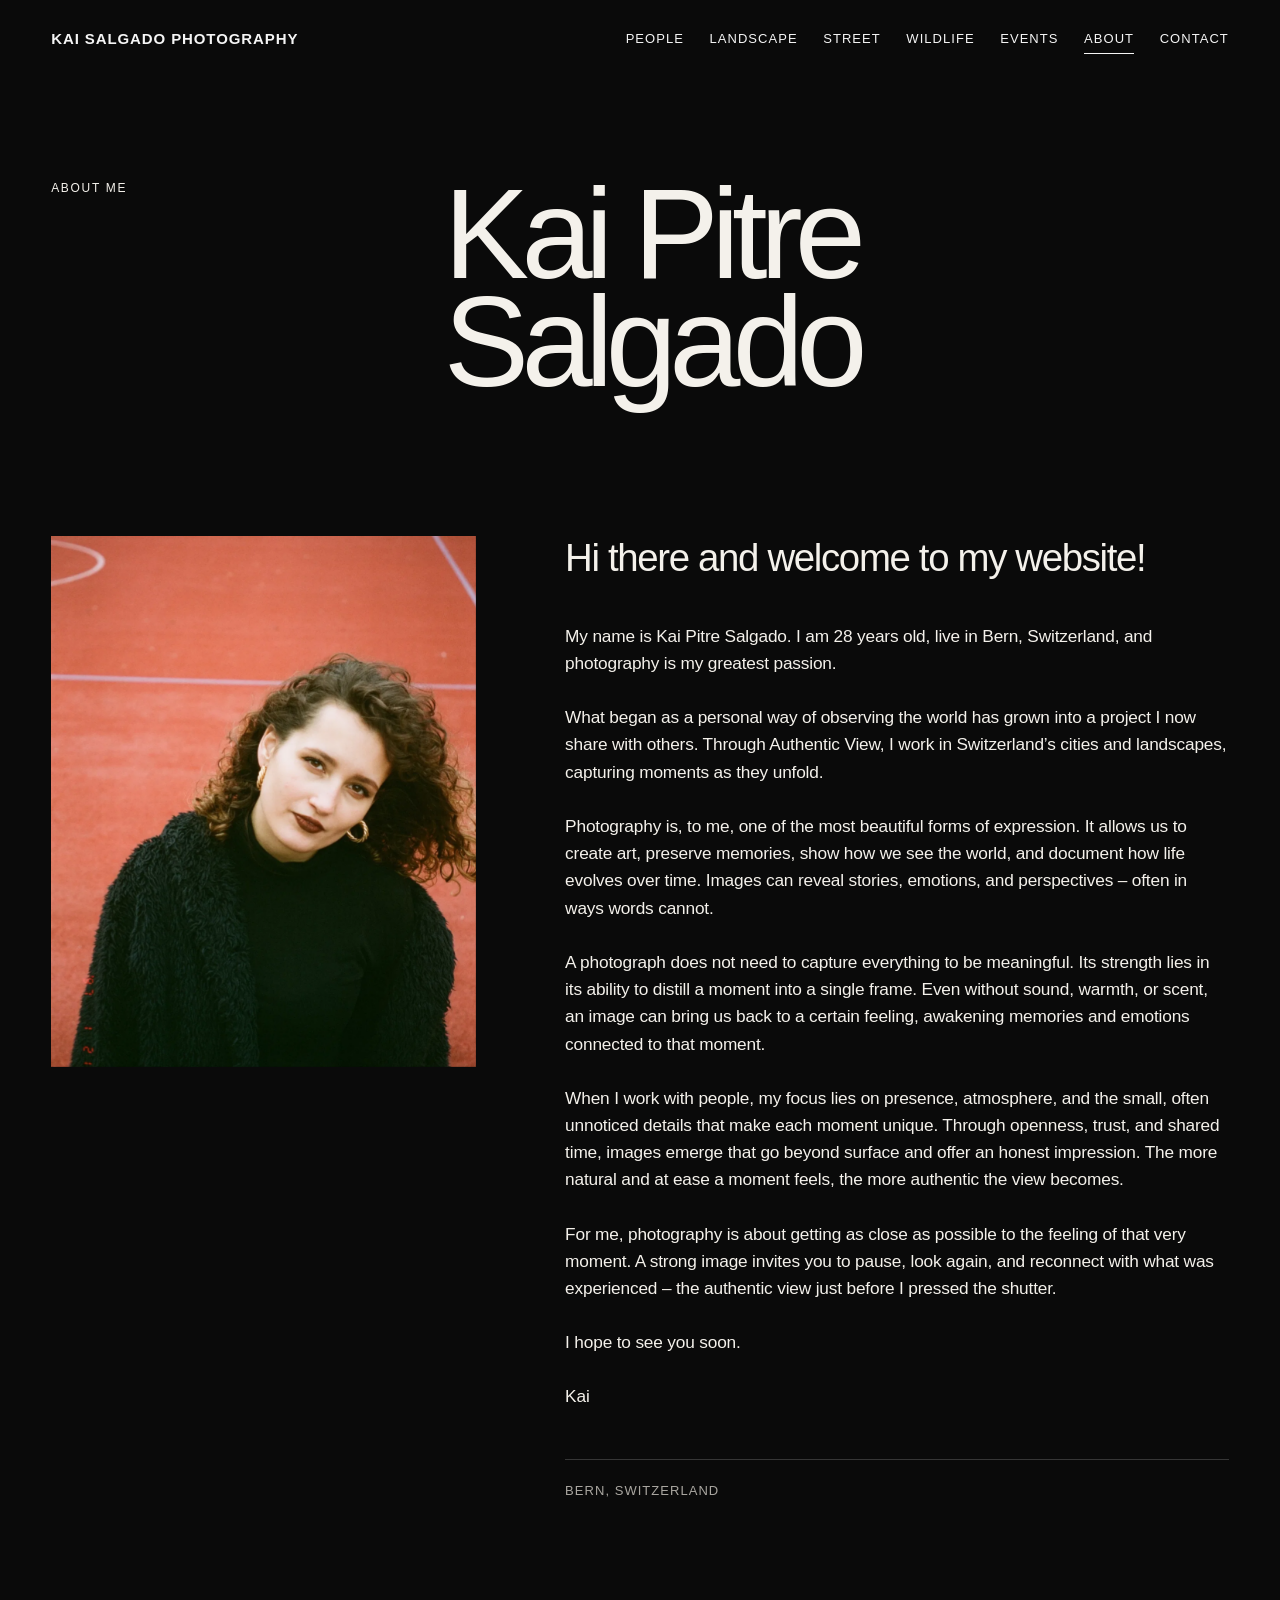
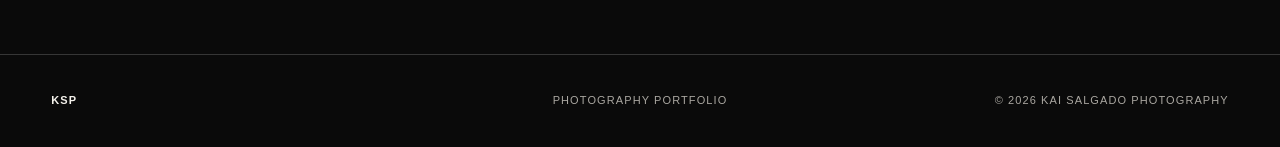
==== about.html @ cec9713b "First website version" ====
<!doctype html>
<html lang="en">
<head>
  <title>About — Kai Salgado Photography</title>

  <meta charset="utf-8">
  <meta name="viewport" content="width=device-width, initial-scale=1, viewport-fit=cover">
  <meta name="theme-color" content="#0a0a0a">
  <meta name="color-scheme" content="dark">
  <meta name="description" content="Photography portfolio of Kai Salgado Photography.">
  <link rel="icon" href="assets/favicon.svg" type="image/svg+xml">
  <link rel="stylesheet" href="assets/css/styles.css">
  <script defer src="assets/js/site-data.js"></script>
  <script defer src="assets/js/main.js"></script>
</head>
<body class="page-text">

<header class="site-header" data-header>
  <a class="brand" href="index.html" aria-label="Home">Kai Salgado Photography</a>
  <button class="menu-toggle" type="button" aria-expanded="false" aria-controls="site-navigation" data-menu-toggle>
    <span class="menu-toggle__label">Menu</span>
    <span class="menu-toggle__icon" aria-hidden="true"><i></i><i></i></span>
  </button>
  <nav class="site-nav" id="site-navigation" aria-label="Primary navigation" data-nav>
    <a href="gallery.html?category=people">People</a>
    <a href="gallery.html?category=landscape">Landscape</a>
    <a href="gallery.html?category=street">Street</a>
    <a href="gallery.html?category=wildlife">Wildlife</a>
    <a href="gallery.html?category=events">Events</a>
    <a href="about.html">About</a>
    <a href="contact.html">Contact</a>
  </nav>
</header>

<main class="text-page">
  <section class="text-page__intro">
    <p class="eyebrow">About me</p>
    <h1>Kai Pitre<br>Salgado</h1>
  </section>
  <section class="about-layout">
    <div class="about-layout__image" data-about-image></div>
    <div class="about-layout__copy" data-about-copy></div>
  </section>
</main>

<footer class="site-footer">
  <a href="index.html" class="site-footer__brand">KSP</a>
  <p>Photography portfolio</p>
  <p>© <span data-year></span> Kai Salgado Photography</p>
</footer>

</body>
</html>
---- assets/css/styles.css ----
:root {
  --bg: #0a0a0a;
  --surface: #111;
  --text: #f4f1eb;
  --muted: #aaa7a1;
  --line: rgba(255,255,255,.18);
  --header-h: 78px;
  --page-pad: clamp(20px, 4vw, 68px);
  --gap: clamp(14px, 2.2vw, 36px);
  --ease: cubic-bezier(.22,.61,.36,1);
}
* { box-sizing: border-box; }
html { scroll-behavior: smooth; background: var(--bg); }
body {
  margin: 0;
  color: var(--text);
  background: var(--bg);
  font-family: Arial, Helvetica, sans-serif;
  font-size: 16px;
  line-height: 1.45;
  overflow-x: hidden;
  -webkit-font-smoothing: antialiased;
}
body.menu-open, body.lightbox-open { overflow: hidden; }
a { color: inherit; text-decoration: none; }
button { color: inherit; font: inherit; }
img { max-width: 100%; display: block; }
::selection { color: #0a0a0a; background: #f4f1eb; }

.site-header {
  position: fixed;
  inset: 0 0 auto 0;
  height: var(--header-h);
  padding: 0 var(--page-pad);
  display: flex;
  align-items: center;
  justify-content: space-between;
  z-index: 100;
  mix-blend-mode: difference;
  color: #fff;
  transition: background .35s var(--ease), color .35s var(--ease), mix-blend-mode .35s;
}
.site-header.is-solid { background: rgba(10,10,10,.92); backdrop-filter: blur(12px); mix-blend-mode: normal; }
.brand {
  position: relative;
  z-index: 102;
  font-size: 15px;
  font-weight: 700;
  letter-spacing: .06em;
  text-transform: uppercase;
  white-space: nowrap;
}
.site-nav { display: flex; align-items: center; gap: clamp(18px, 2vw, 34px); }
.site-nav a { font-size: 13px; letter-spacing: .08em; text-transform: uppercase; position: relative; }
.site-nav a::after { content: ''; position: absolute; left: 0; right: 100%; bottom: -6px; height: 1px; background: currentColor; transition: right .25s var(--ease); }
.site-nav a:hover::after, .site-nav a[aria-current="page"]::after { right: 0; }
.menu-toggle { display: none; border: 0; background: transparent; padding: 12px 0 12px 16px; z-index: 102; cursor: pointer; }
.menu-toggle__label { font-size: 12px; letter-spacing: .08em; text-transform: uppercase; }
.menu-toggle__icon { display: inline-flex; width: 22px; height: 12px; margin-left: 10px; flex-direction: column; justify-content: space-between; vertical-align: middle; }
.menu-toggle__icon i { height: 1px; width: 100%; background: currentColor; transition: transform .3s var(--ease); transform-origin: center; }
.menu-open .menu-toggle__icon i:first-child { transform: translateY(5.5px) rotate(45deg); }
.menu-open .menu-toggle__icon i:last-child { transform: translateY(-5.5px) rotate(-45deg); }

.eyebrow { margin: 0 0 1rem; font-size: 12px; letter-spacing: .14em; text-transform: uppercase; }
.home-hero, .gallery-hero { min-height: 100svh; position: relative; overflow: hidden; }
.home-hero__media, .gallery-hero__media, .project-card__media, .about-layout__image { position: absolute; inset: 0; background-size: cover; background-position: center; }
.home-hero__media, .gallery-hero__media { background-image: var(--hero-desktop); background-position: var(--hero-position-desktop, center); }
.project-card__media { background-image: var(--card-desktop); }
.home-hero__media { transform: scale(1.02); animation: hero-in 1.4s var(--ease) both; }
@keyframes hero-in { from { opacity: 0; transform: scale(1.07); } to { opacity: 1; transform: scale(1.02); } }
.home-hero__shade, .gallery-hero__shade { position: absolute; inset: 0; background: linear-gradient(90deg, rgba(0,0,0,.58) 0%, rgba(0,0,0,.18) 55%, rgba(0,0,0,.08) 100%); }
.home-hero__content { position: absolute; left: var(--page-pad); right: var(--page-pad); bottom: clamp(38px, 8vh, 110px); z-index: 2; }
.home-hero h1 { margin: 0; max-width: 980px; font-size: clamp(54px, 8.4vw, 138px); line-height: .9; letter-spacing: -.055em; font-weight: 500; }
.scroll-cue { display: inline-flex; gap: 18px; margin-top: clamp(28px, 5vh, 64px); font-size: 12px; text-transform: uppercase; letter-spacing: .12em; }

.work-index { padding: clamp(90px, 12vw, 190px) var(--page-pad); }
.section-intro { display: grid; grid-template-columns: 1fr 2fr; align-items: end; margin-bottom: clamp(50px, 7vw, 110px); }
.section-intro h2 { margin: 0; font-size: clamp(38px, 6vw, 90px); line-height: .96; letter-spacing: -.045em; font-weight: 500; }
.project-grid { display: grid; grid-template-columns: repeat(12, 1fr); gap: var(--gap); }
.project-card { position: relative; overflow: hidden; min-height: min(74vh, 840px); background: #171717; }
.project-card:nth-child(1) { grid-column: 1 / span 7; }
.project-card:nth-child(2) { grid-column: 8 / -1; margin-top: 16vh; }
.project-card:nth-child(3) { grid-column: 1 / span 5; margin-top: 4vh; }
.project-card:nth-child(4) { grid-column: 6 / -1; margin-top: 18vh; }
.project-card:nth-child(5) { grid-column: 2 / span 8; margin-top: 5vh; }
.project-card__media { transition: transform .8s var(--ease), filter .45s; }
.project-card::after { content: ''; position: absolute; inset: 0; background: linear-gradient(0deg, rgba(0,0,0,.64), rgba(0,0,0,.02) 62%); }
.project-card__content { position: absolute; z-index: 2; left: clamp(20px, 2.5vw, 42px); right: clamp(20px, 2.5vw, 42px); bottom: clamp(20px, 2.5vw, 42px); }
.project-card h3 { margin: 0; font-size: clamp(38px, 4vw, 70px); font-weight: 500; letter-spacing: -.04em; line-height: 1; }
.project-card p { max-width: 420px; margin: 12px 0 0; color: rgba(255,255,255,.78); }
.project-card:hover .project-card__media { transform: scale(1.035); filter: saturate(.92); }
.home-statement { min-height: 70svh; display: grid; place-content: center; text-align: center; padding: 80px var(--page-pad); border-top: 1px solid var(--line); }
.home-statement p { max-width: 1100px; margin: 0; font-size: clamp(40px, 6.3vw, 100px); line-height: 1; letter-spacing: -.05em; }
.text-link { display: inline-block; margin-top: 42px; font-size: 12px; letter-spacing: .12em; text-transform: uppercase; }

.gallery-hero { min-height: 88svh; }
.gallery-hero__media { background-size: cover; background-position: center; }
.gallery-hero__shade { background: linear-gradient(0deg, rgba(0,0,0,.62), rgba(0,0,0,.04) 68%); }
.gallery-hero__content { position: absolute; left: var(--page-pad); right: var(--page-pad); bottom: clamp(34px, 6vw, 90px); z-index: 2; }
.gallery-hero h1 { margin: 0; font-size: clamp(72px, 12vw, 184px); line-height: .82; letter-spacing: -.06em; font-weight: 500; }
.gallery-hero__content > p:last-child { margin: 24px 0 0; max-width: 560px; color: rgba(255,255,255,.82); font-size: clamp(16px, 1.4vw, 22px); }
.gallery-content { padding: clamp(70px, 9vw, 150px) var(--page-pad); }
.gallery-rows { display: flex; flex-direction: column; gap: clamp(34px, 6vw, 105px); max-width: 1780px; margin: 0 auto; }
.gallery-row { display: grid; gap: var(--gap); align-items: start; }
.gallery-row--single { grid-template-columns: 1fr; }
.gallery-row--pair { grid-template-columns: repeat(2, minmax(0,1fr)); }
.gallery-row--mixed-left { grid-template-columns: minmax(0, 5fr) minmax(0, 7fr); }
.gallery-row--mixed-right { grid-template-columns: minmax(0, 7fr) minmax(0, 5fr); }
.gallery-item { margin: 0; position: relative; overflow: hidden; background: #141414; cursor: zoom-in; }
.gallery-item img { width: 100%; height: auto; transition: transform .6s var(--ease), opacity .35s; }
.gallery-item:hover img { transform: scale(1.012); }
.gallery-item button { display: block; width: 100%; padding: 0; border: 0; background: transparent; cursor: zoom-in; }
.next-project { border-top: 1px solid var(--line); padding: clamp(70px, 10vw, 150px) var(--page-pad); }
.next-project a { display: flex; align-items: flex-end; justify-content: space-between; gap: 30px; }
.next-project small { display: block; margin-bottom: 18px; font-size: 11px; letter-spacing: .14em; text-transform: uppercase; color: var(--muted); }
.next-project strong { display: block; font-size: clamp(54px, 10vw, 150px); font-weight: 500; line-height: .8; letter-spacing: -.06em; }
.next-project span { font-size: clamp(30px, 5vw, 80px); }

.lightbox { position: fixed; inset: 0; z-index: 300; background: rgba(7,7,7,.97); display: grid; grid-template-columns: 80px 1fr 80px; align-items: center; padding: 68px 24px 24px; }
.lightbox[hidden] { display: none; }
.lightbox__figure { margin: 0; height: calc(100svh - 100px); display: flex; align-items: center; justify-content: center; flex-direction: column; }
.lightbox__figure img { max-width: 100%; max-height: calc(100% - 40px); object-fit: contain; }
.lightbox__figure figcaption { margin-top: 15px; color: var(--muted); font-size: 12px; }
.lightbox__close { position: absolute; top: 22px; right: 26px; border: 0; background: transparent; font-size: 12px; letter-spacing: .12em; text-transform: uppercase; cursor: pointer; }
.lightbox__arrow { border: 0; background: transparent; font-size: 38px; cursor: pointer; padding: 20px; }

.text-page { padding: calc(var(--header-h) + clamp(60px, 8vw, 120px)) var(--page-pad) clamp(90px, 12vw, 180px); }
.text-page__intro { display: grid; grid-template-columns: 1fr 2fr; margin-bottom: clamp(70px, 11vw, 170px); }
.text-page__intro h1 { margin: 0; font-size: clamp(64px, 10vw, 155px); line-height: .84; letter-spacing: -.06em; font-weight: 500; }
.about-layout { display: grid; grid-template-columns: minmax(280px,.78fr) minmax(0,1.22fr); gap: clamp(48px, 7vw, 130px); align-items: start; }
.about-layout__image { position: sticky; top: calc(var(--header-h) + 32px); aspect-ratio: 4/5; background-position: center; }
.about-layout__copy { max-width: 880px; }
.about-layout__copy p { margin: 0 0 1.55em; font-size: clamp(17px, 1.35vw, 22px); line-height: 1.58; letter-spacing: -.01em; }
.about-layout__copy p:first-child { font-size: clamp(28px, 3vw, 46px); line-height: 1.15; letter-spacing: -.035em; margin-bottom: 1.1em; }
.about-layout__copy p:last-of-type { margin-bottom: 0; }
.about-layout__meta { border-top: 1px solid var(--line); padding-top: 22px; margin-top: 48px; color: var(--muted); font-size: 13px; text-transform: uppercase; letter-spacing: .08em; }
.contact-page { min-height: 100svh; padding: calc(var(--header-h) + clamp(70px, 9vw, 140px)) var(--page-pad) clamp(70px, 9vw, 140px); display: flex; flex-direction: column; }
.contact-page h1 { margin: 0; max-width: 1350px; font-size: clamp(58px, 10.5vw, 170px); line-height: .84; letter-spacing: -.06em; font-weight: 500; }
.contact-page__details { margin-top: auto; padding-top: 80px; display: grid; grid-template-columns: 1fr 1fr; gap: 24px; align-items: end; }
.contact-page__details a { font-size: clamp(20px, 2.3vw, 38px); border-bottom: 1px solid var(--line); padding: 18px 0; }
.contact-page__note { margin: 30px 0 0; color: var(--muted); font-size: 12px; }
.contact-page__note code { color: var(--text); }

.site-footer { padding: 38px var(--page-pad); display: grid; grid-template-columns: 1fr 1fr 1fr; align-items: center; border-top: 1px solid var(--line); color: var(--muted); font-size: 11px; text-transform: uppercase; letter-spacing: .1em; }
.site-footer p { margin: 0; text-align: center; }
.site-footer p:last-child { text-align: right; }
.site-footer__brand { color: var(--text); font-weight: 700; }

.reveal { opacity: 0; transform: translateY(24px); transition: opacity .8s var(--ease), transform .8s var(--ease); }
.reveal.is-visible { opacity: 1; transform: translateY(0); }

@media (max-width: 1100px) {
  :root { --header-h: 70px; }
  .menu-toggle { display: block; }
  .site-header { mix-blend-mode: normal; }
  .site-nav {
    position: fixed; inset: 0; background: #0a0a0a; padding: calc(var(--header-h) + 30px) var(--page-pad) 50px;
    display: flex; flex-direction: column; align-items: flex-start; justify-content: center; gap: 8px;
    opacity: 0; visibility: hidden; transform: translateY(-12px); transition: opacity .3s, visibility .3s, transform .3s;
  }
  .menu-open .site-nav { opacity: 1; visibility: visible; transform: none; }
  .site-nav a { font-size: clamp(34px, 6.5vw, 70px); line-height: 1.08; letter-spacing: -.035em; text-transform: none; }
  .site-nav a::after { display: none; }
  .project-card:nth-child(n) { min-height: 60vh; }
  .project-card:nth-child(1) { grid-column: 1 / span 7; }
  .project-card:nth-child(2) { grid-column: 8 / -1; margin-top: 10vh; }
  .project-card:nth-child(3) { grid-column: 1 / span 6; }
  .project-card:nth-child(4) { grid-column: 7 / -1; margin-top: 10vh; }
  .project-card:nth-child(5) { grid-column: 2 / span 9; }
  .about-layout { grid-template-columns: minmax(260px,.8fr) minmax(0,1.2fr); }
}

@media (max-width: 760px) {
  :root { --page-pad: 18px; --gap: 12px; --header-h: 64px; }
  .site-header { padding-left: 18px; padding-right: 18px; }
  .brand { font-size: 12px; }
  .home-hero { min-height: 100svh; }
  .home-hero__media, .gallery-hero__media { background-image: var(--hero-mobile); background-position: var(--hero-position-mobile, center); }
  .project-card__media { background-image: var(--card-mobile); }
  .home-hero__shade { background: linear-gradient(0deg, rgba(0,0,0,.65), rgba(0,0,0,.05) 72%); }
  .home-hero__content { bottom: 38px; }
  .home-hero h1 { font-size: clamp(48px, 16vw, 78px); max-width: 95%; }
  .scroll-cue { margin-top: 30px; }
  .work-index { padding-top: 86px; padding-bottom: 100px; }
  .section-intro { grid-template-columns: 1fr; gap: 28px; margin-bottom: 50px; }
  .project-grid { display: flex; flex-direction: column; gap: 18px; }
  .project-card:nth-child(n) { margin: 0; min-height: 68svh; }
  .project-card h3 { font-size: 46px; }
  .project-card p { font-size: 14px; }
  .home-statement { min-height: 66svh; }
  .home-statement p { font-size: clamp(36px, 12vw, 58px); }
  .gallery-hero { min-height: 78svh; }
  .gallery-hero h1 { font-size: clamp(64px, 22vw, 104px); }
  .gallery-hero__content > p:last-child { margin-top: 16px; font-size: 15px; }
  .gallery-content { padding-top: 58px; padding-bottom: 90px; }
  .gallery-rows { gap: 42px; }
  .gallery-row--pair, .gallery-row--mixed-left, .gallery-row--mixed-right { grid-template-columns: 1fr; gap: 42px; }
  .next-project a { align-items: center; }
  .next-project strong { font-size: clamp(48px, 17vw, 82px); }
  .lightbox { grid-template-columns: 1fr; padding: 64px 12px 78px; }
  .lightbox__figure { height: calc(100svh - 142px); }
  .lightbox__arrow { position: absolute; bottom: 18px; font-size: 28px; }
  .lightbox__arrow--prev { left: 18px; }
  .lightbox__arrow--next { right: 18px; }
  .text-page { padding-top: calc(var(--header-h) + 56px); }
  .text-page__intro { grid-template-columns: 1fr; gap: 34px; margin-bottom: 64px; }
  .text-page__intro h1 { font-size: clamp(62px, 20vw, 96px); }
  .about-layout { grid-template-columns: 1fr; gap: 48px; }
  .about-layout__image { position: relative; top: auto; aspect-ratio: 4/5; }
  .about-layout__copy p { font-size: 17px; line-height: 1.6; }
  .about-layout__copy p:first-child { font-size: 32px; line-height: 1.18; }
  .contact-page { min-height: 100svh; }
  .contact-page h1 { font-size: clamp(54px, 18vw, 90px); }
  .contact-page__details { grid-template-columns: 1fr; margin-top: 80px; padding-top: 0; }
  .site-footer { grid-template-columns: 1fr 1fr; gap: 14px; }
  .site-footer p:nth-child(2) { display: none; }
}

@media (prefers-reduced-motion: reduce) {
  html { scroll-behavior: auto; }
  *, *::before, *::after { animation-duration: .01ms !important; animation-iteration-count: 1 !important; transition-duration: .01ms !important; }
}
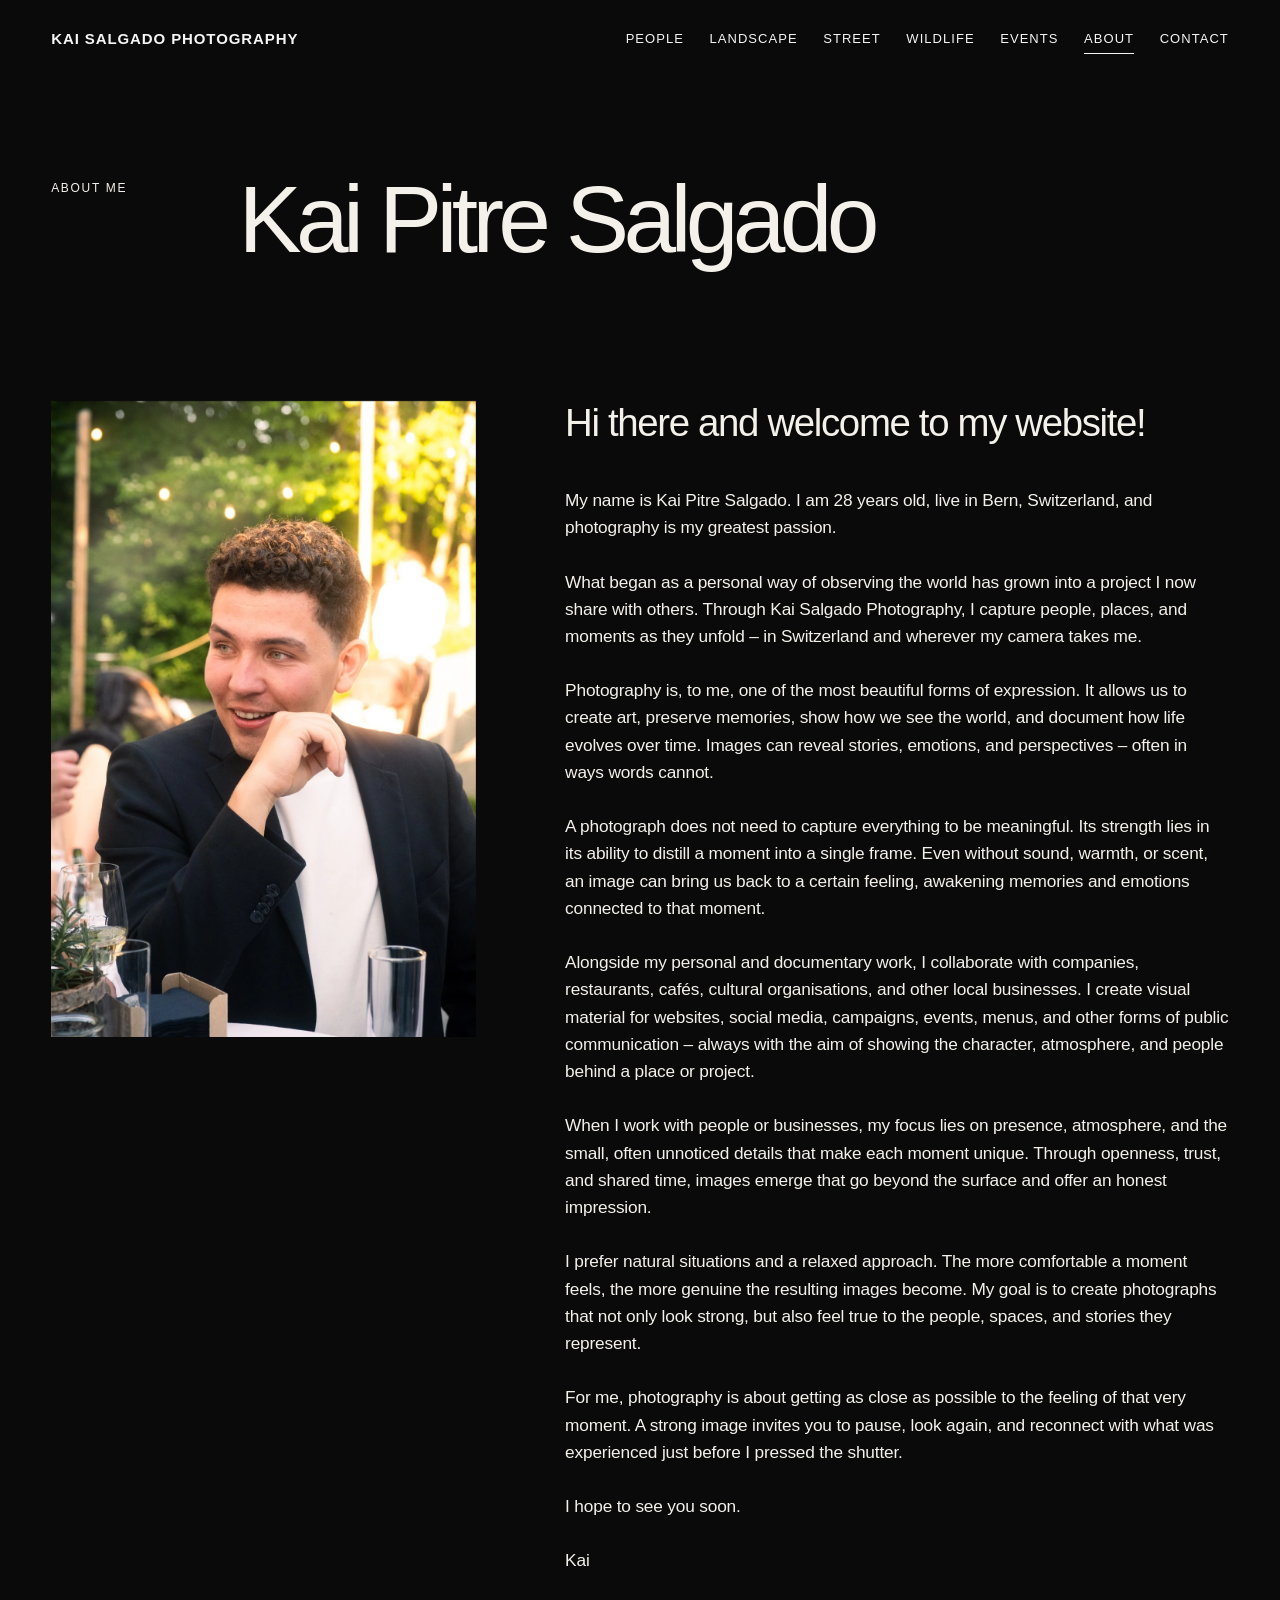
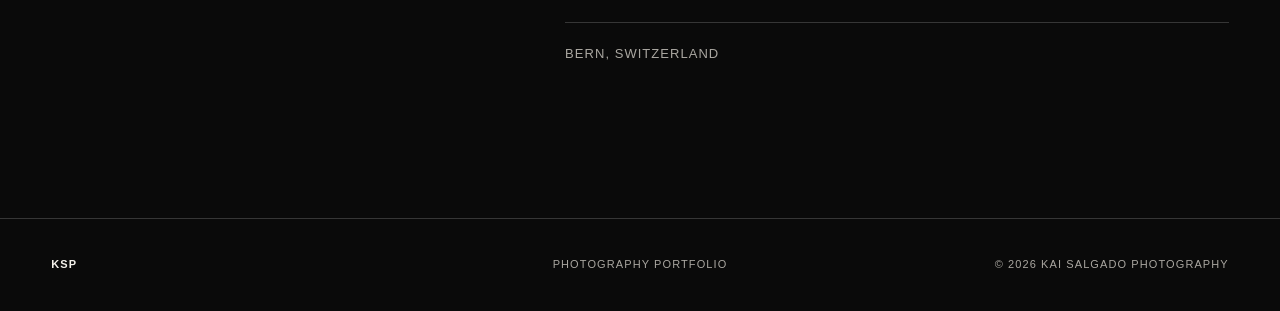
==== commit 9231d7f9: "Add new People, Street and Events photos" ====
--- a/about.html
+++ b/about.html
@@ -35,7 +35,7 @@
 <main class="text-page">
   <section class="text-page__intro">
     <p class="eyebrow">About me</p>
-    <h1>Kai Pitre<br>Salgado</h1>
+    <h1>Kai Pitre Salgado</h1>
   </section>
   <section class="about-layout">
     <div class="about-layout__image" data-about-image></div>
--- a/assets/css/styles.css
+++ b/assets/css/styles.css
@@ -94,21 +94,16 @@
 .home-statement p { max-width: 1100px; margin: 0; font-size: clamp(40px, 6.3vw, 100px); line-height: 1; letter-spacing: -.05em; }
 .text-link { display: inline-block; margin-top: 42px; font-size: 12px; letter-spacing: .12em; text-transform: uppercase; }
 
-.gallery-hero { min-height: 88svh; }
+.gallery-hero { min-height: 66svh; }
 .gallery-hero__media { background-size: cover; background-position: center; }
 .gallery-hero__shade { background: linear-gradient(0deg, rgba(0,0,0,.62), rgba(0,0,0,.04) 68%); }
 .gallery-hero__content { position: absolute; left: var(--page-pad); right: var(--page-pad); bottom: clamp(34px, 6vw, 90px); z-index: 2; }
 .gallery-hero h1 { margin: 0; font-size: clamp(72px, 12vw, 184px); line-height: .82; letter-spacing: -.06em; font-weight: 500; }
 .gallery-hero__content > p:last-child { margin: 24px 0 0; max-width: 560px; color: rgba(255,255,255,.82); font-size: clamp(16px, 1.4vw, 22px); }
-.gallery-content { padding: clamp(70px, 9vw, 150px) var(--page-pad); }
-.gallery-rows { display: flex; flex-direction: column; gap: clamp(34px, 6vw, 105px); max-width: 1780px; margin: 0 auto; }
-.gallery-row { display: grid; gap: var(--gap); align-items: start; }
-.gallery-row--single { grid-template-columns: 1fr; }
-.gallery-row--pair { grid-template-columns: repeat(2, minmax(0,1fr)); }
-.gallery-row--mixed-left { grid-template-columns: minmax(0, 5fr) minmax(0, 7fr); }
-.gallery-row--mixed-right { grid-template-columns: minmax(0, 7fr) minmax(0, 5fr); }
-.gallery-item { margin: 0; position: relative; overflow: hidden; background: #141414; cursor: zoom-in; }
-.gallery-item img { width: 100%; height: auto; transition: transform .6s var(--ease), opacity .35s; }
+.gallery-content { padding: clamp(54px, 7vw, 105px) var(--page-pad); }
+.gallery-rows { column-count: 3; column-gap: clamp(12px, 1.5vw, 24px); max-width: 1500px; margin: 0 auto; }
+.gallery-item { display: inline-block; width: 100%; margin: 0 0 clamp(12px, 1.5vw, 24px); position: relative; overflow: hidden; background: #141414; cursor: zoom-in; break-inside: avoid; }
+.gallery-item img { display: block; width: 100%; height: auto; transition: transform .6s var(--ease), opacity .35s; }
 .gallery-item:hover img { transform: scale(1.012); }
 .gallery-item button { display: block; width: 100%; padding: 0; border: 0; background: transparent; cursor: zoom-in; }
 .next-project { border-top: 1px solid var(--line); padding: clamp(70px, 10vw, 150px) var(--page-pad); }
@@ -129,7 +124,7 @@
 .text-page__intro { display: grid; grid-template-columns: 1fr 2fr; margin-bottom: clamp(70px, 11vw, 170px); }
 .text-page__intro h1 { margin: 0; font-size: clamp(64px, 10vw, 155px); line-height: .84; letter-spacing: -.06em; font-weight: 500; }
 .about-layout { display: grid; grid-template-columns: minmax(280px,.78fr) minmax(0,1.22fr); gap: clamp(48px, 7vw, 130px); align-items: start; }
-.about-layout__image { position: sticky; top: calc(var(--header-h) + 32px); aspect-ratio: 4/5; background-position: center; }
+.about-layout__image { position: sticky; top: calc(var(--header-h) + 32px); aspect-ratio: 2/3; max-width: 520px; width: 100%; background-position: center; }
 .about-layout__copy { max-width: 880px; }
 .about-layout__copy p { margin: 0 0 1.55em; font-size: clamp(17px, 1.35vw, 22px); line-height: 1.58; letter-spacing: -.01em; }
 .about-layout__copy p:first-child { font-size: clamp(28px, 3vw, 46px); line-height: 1.15; letter-spacing: -.035em; margin-bottom: 1.1em; }
@@ -169,6 +164,7 @@
   .project-card:nth-child(4) { grid-column: 7 / -1; margin-top: 10vh; }
   .project-card:nth-child(5) { grid-column: 2 / span 9; }
   .about-layout { grid-template-columns: minmax(260px,.8fr) minmax(0,1.2fr); }
+  .gallery-rows { column-count: 2; }
 }
 
 @media (max-width: 760px) {
@@ -190,12 +186,12 @@
   .project-card p { font-size: 14px; }
   .home-statement { min-height: 66svh; }
   .home-statement p { font-size: clamp(36px, 12vw, 58px); }
-  .gallery-hero { min-height: 78svh; }
+  .gallery-hero { min-height: 62svh; }
   .gallery-hero h1 { font-size: clamp(64px, 22vw, 104px); }
   .gallery-hero__content > p:last-child { margin-top: 16px; font-size: 15px; }
   .gallery-content { padding-top: 58px; padding-bottom: 90px; }
-  .gallery-rows { gap: 42px; }
-  .gallery-row--pair, .gallery-row--mixed-left, .gallery-row--mixed-right { grid-template-columns: 1fr; gap: 42px; }
+  .gallery-rows { column-count: 1; }
+  .gallery-item { margin-bottom: 18px; }
   .next-project a { align-items: center; }
   .next-project strong { font-size: clamp(48px, 17vw, 82px); }
   .lightbox { grid-template-columns: 1fr; padding: 64px 12px 78px; }
@@ -207,7 +203,7 @@
   .text-page__intro { grid-template-columns: 1fr; gap: 34px; margin-bottom: 64px; }
   .text-page__intro h1 { font-size: clamp(62px, 20vw, 96px); }
   .about-layout { grid-template-columns: 1fr; gap: 48px; }
-  .about-layout__image { position: relative; top: auto; aspect-ratio: 4/5; }
+  .about-layout__image { position: relative; top: auto; aspect-ratio: 2/3; max-width: 100%; }
   .about-layout__copy p { font-size: 17px; line-height: 1.6; }
   .about-layout__copy p:first-child { font-size: 32px; line-height: 1.18; }
   .contact-page { min-height: 100svh; }
@@ -217,7 +213,245 @@
   .site-footer p:nth-child(2) { display: none; }
 }
 
+
+/* Finetuning: reliable project covers, mobile navigation and contact links */
+.project-card__media {
+  display: block;
+  overflow: hidden;
+  background: #171717;
+}
+.project-card__media img {
+  width: 100%;
+  height: 100%;
+  object-fit: cover;
+  object-position: center;
+  transition: transform .8s var(--ease), filter .45s;
+}
+.project-card:hover .project-card__media img {
+  transform: scale(1.035);
+  filter: saturate(.92);
+}
+.contact-link {
+  display: flex;
+  align-items: center;
+  gap: 14px;
+}
+.contact-link--instagram svg {
+  width: 1em;
+  height: 1em;
+  flex: 0 0 auto;
+  fill: none;
+  stroke: currentColor;
+  stroke-width: 1.7;
+}
+
+@media (max-width: 1100px) {
+  .menu-open .site-header {
+    background: #0a0a0a;
+    backdrop-filter: none;
+  }
+  .site-nav {
+    z-index: 101;
+    height: 100svh;
+    overflow-y: auto;
+    justify-content: flex-start;
+    padding-top: calc(var(--header-h) + 46px);
+    padding-bottom: max(42px, env(safe-area-inset-bottom));
+  }
+}
+
+@media (max-width: 760px) {
+  .site-header {
+    background: rgba(10,10,10,.96);
+    backdrop-filter: blur(10px);
+  }
+  .site-nav {
+    gap: 5px;
+    padding-left: 22px;
+    padding-right: 22px;
+  }
+  .site-nav a {
+    font-size: clamp(31px, 10.5vw, 48px);
+    line-height: 1.08;
+    padding: 3px 0;
+  }
+  .project-card__media {
+    background-image: none;
+  }
+}
+
 @media (prefers-reduced-motion: reduce) {
   html { scroll-behavior: auto; }
   *, *::before, *::after { animation-duration: .01ms !important; animation-iteration-count: 1 !important; transition-duration: .01ms !important; }
 }
+
+/* V4: uncropped category covers and a curated opening pair in People */
+.project-card {
+  min-height: 0 !important;
+  overflow: hidden;
+}
+.project-card__media {
+  position: relative;
+  inset: auto;
+  width: 100%;
+  height: auto;
+}
+.project-card__media img {
+  width: 100%;
+  height: auto;
+  object-fit: contain;
+  object-position: center;
+}
+.project-card::after {
+  pointer-events: none;
+}
+
+.gallery-featured-pair {
+  display: grid;
+  grid-template-columns: repeat(2, minmax(0, 1fr));
+  gap: clamp(12px, 1.5vw, 24px);
+  max-width: 1500px;
+  margin: 0 auto clamp(12px, 1.5vw, 24px);
+  align-items: start;
+}
+.gallery-featured-pair .gallery-item {
+  margin: 0;
+}
+.gallery-featured-pair .gallery-item img {
+  width: 100%;
+  height: auto;
+  object-fit: contain;
+}
+
+@media (max-width: 760px) {
+  .project-card:nth-child(n) {
+    min-height: 0 !important;
+  }
+  .gallery-featured-pair {
+    grid-template-columns: 1fr;
+    gap: 18px;
+    margin-bottom: 18px;
+  }
+}
+
+
+/* V5: balanced homepage category grid */
+.page-home .project-grid {
+  display: grid;
+  grid-template-columns: repeat(6, minmax(0, 1fr));
+  gap: clamp(18px, 2.3vw, 34px);
+  max-width: 1540px;
+  margin-inline: auto;
+  align-items: start;
+}
+.page-home .project-card:nth-child(1) { grid-column: 1 / span 2; }
+.page-home .project-card:nth-child(2) { grid-column: 3 / span 2; }
+.page-home .project-card:nth-child(3) { grid-column: 5 / span 2; }
+.page-home .project-card:nth-child(4) { grid-column: 2 / span 2; }
+.page-home .project-card:nth-child(5) { grid-column: 4 / span 2; }
+
+.page-home .project-card:nth-child(n) {
+  width: 100%;
+  margin: 0;
+  min-height: 0 !important;
+  aspect-ratio: 2 / 3;
+}
+.page-home .project-card__media {
+  position: absolute;
+  inset: 0;
+  width: 100%;
+  height: 100%;
+}
+.page-home .project-card__media img {
+  width: 100%;
+  height: 100%;
+  object-fit: cover;
+  object-position: center;
+}
+.page-home .project-card__content {
+  padding-top: 60px;
+}
+.page-home .project-card h3 {
+  font-size: clamp(34px, 3.3vw, 58px);
+}
+.page-home .project-card p {
+  font-size: clamp(13px, 1.05vw, 16px);
+  line-height: 1.45;
+}
+
+@media (max-width: 1100px) {
+  .page-home .project-grid {
+    grid-template-columns: repeat(2, minmax(0, 1fr));
+  }
+  .page-home .project-card:nth-child(n) {
+    grid-column: auto;
+  }
+  .page-home .project-card:nth-child(5) {
+    grid-column: 1 / -1;
+    width: calc((100% - clamp(18px, 2.3vw, 34px)) / 2);
+    justify-self: center;
+  }
+}
+
+@media (max-width: 760px) {
+  .page-home .project-grid {
+    display: grid;
+    grid-template-columns: 1fr;
+    gap: 18px;
+  }
+  .page-home .project-card:nth-child(n),
+  .page-home .project-card:nth-child(5) {
+    grid-column: auto;
+    width: 100%;
+    aspect-ratio: 2 / 3;
+  }
+  .page-home .project-card h3 {
+    font-size: clamp(38px, 13vw, 52px);
+  }
+}
+
+/* V6: one-line desktop About heading and a balanced People opening trio */
+@media (min-width: 1101px) {
+  .page-text .text-page__intro {
+    grid-template-columns: minmax(120px, .55fr) minmax(0, 4fr);
+    column-gap: clamp(24px, 4vw, 72px);
+  }
+  .page-text .text-page__intro h1 {
+    white-space: nowrap;
+    font-size: clamp(58px, 7.4vw, 118px);
+  }
+}
+
+.gallery-featured-trio {
+  display: grid;
+  grid-template-columns: repeat(3, minmax(0, 1fr));
+  gap: clamp(12px, 1.5vw, 24px);
+  max-width: 1500px;
+  margin: 0 auto clamp(12px, 1.5vw, 24px);
+  align-items: stretch;
+}
+.gallery-featured-trio .gallery-item {
+  display: block;
+  margin: 0;
+  aspect-ratio: 2 / 3;
+}
+.gallery-featured-trio .gallery-item button,
+.gallery-featured-trio .gallery-item img {
+  width: 100%;
+  height: 100%;
+}
+.gallery-featured-trio .gallery-item img {
+  object-fit: cover;
+  object-position: center;
+}
+
+@media (max-width: 760px) {
+  .page-text .text-page__intro h1 {
+    white-space: normal;
+  }
+  .gallery-featured-trio {
+    grid-template-columns: 1fr;
+    gap: 18px;
+    margin-bottom: 18px;
+  }
+}
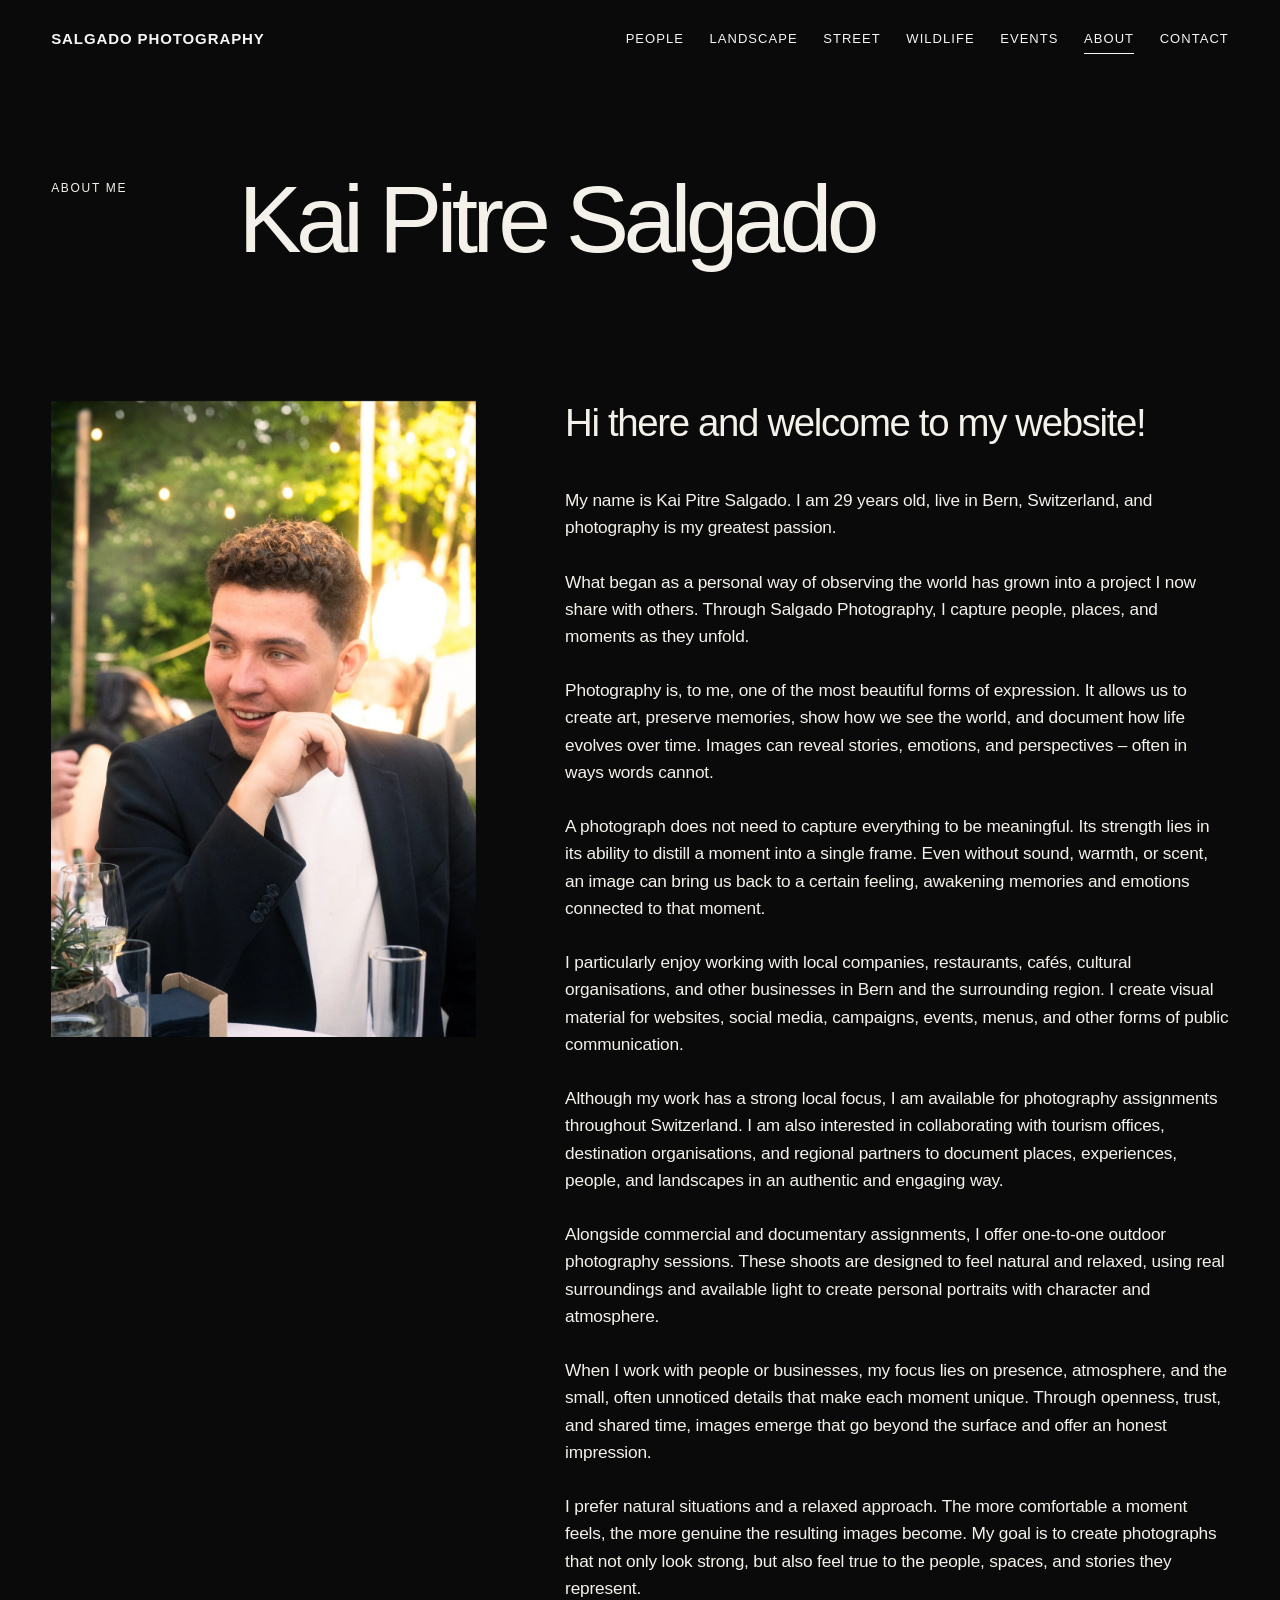
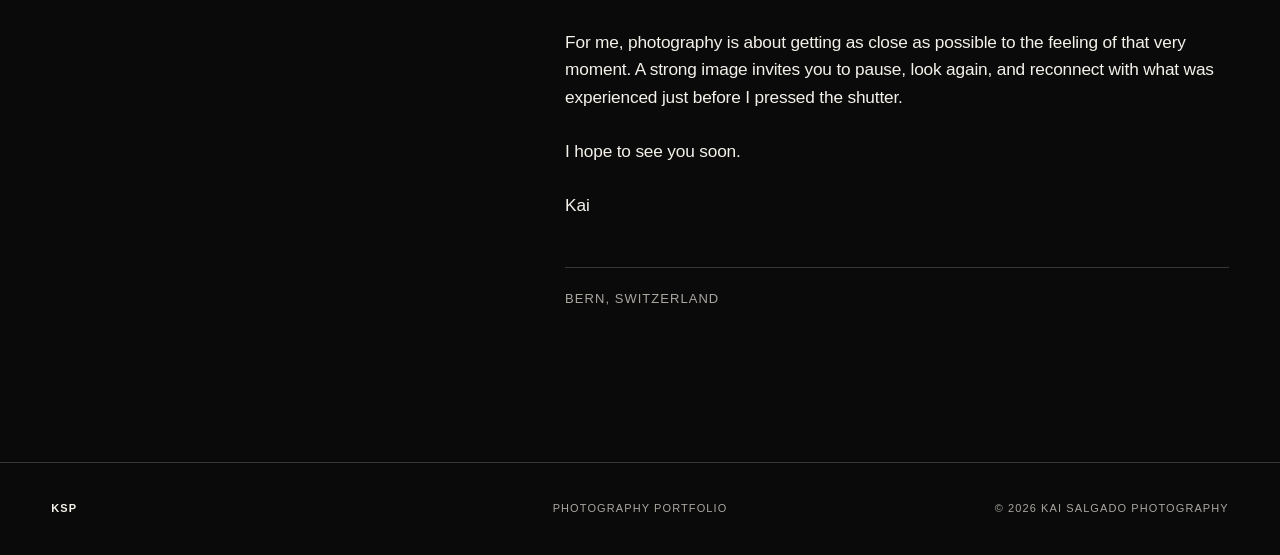
==== commit b561cc72: "Replace complete website files" ====
--- a/about.html
+++ b/about.html
@@ -16,7 +16,7 @@
 <body class="page-text">
 
 <header class="site-header" data-header>
-  <a class="brand" href="index.html" aria-label="Home">Kai Salgado Photography</a>
+  <a class="brand" href="index.html" aria-label="Home">SALGADO PHOTOGRAPHY</a>
   <button class="menu-toggle" type="button" aria-expanded="false" aria-controls="site-navigation" data-menu-toggle>
     <span class="menu-toggle__label">Menu</span>
     <span class="menu-toggle__icon" aria-hidden="true"><i></i><i></i></span>
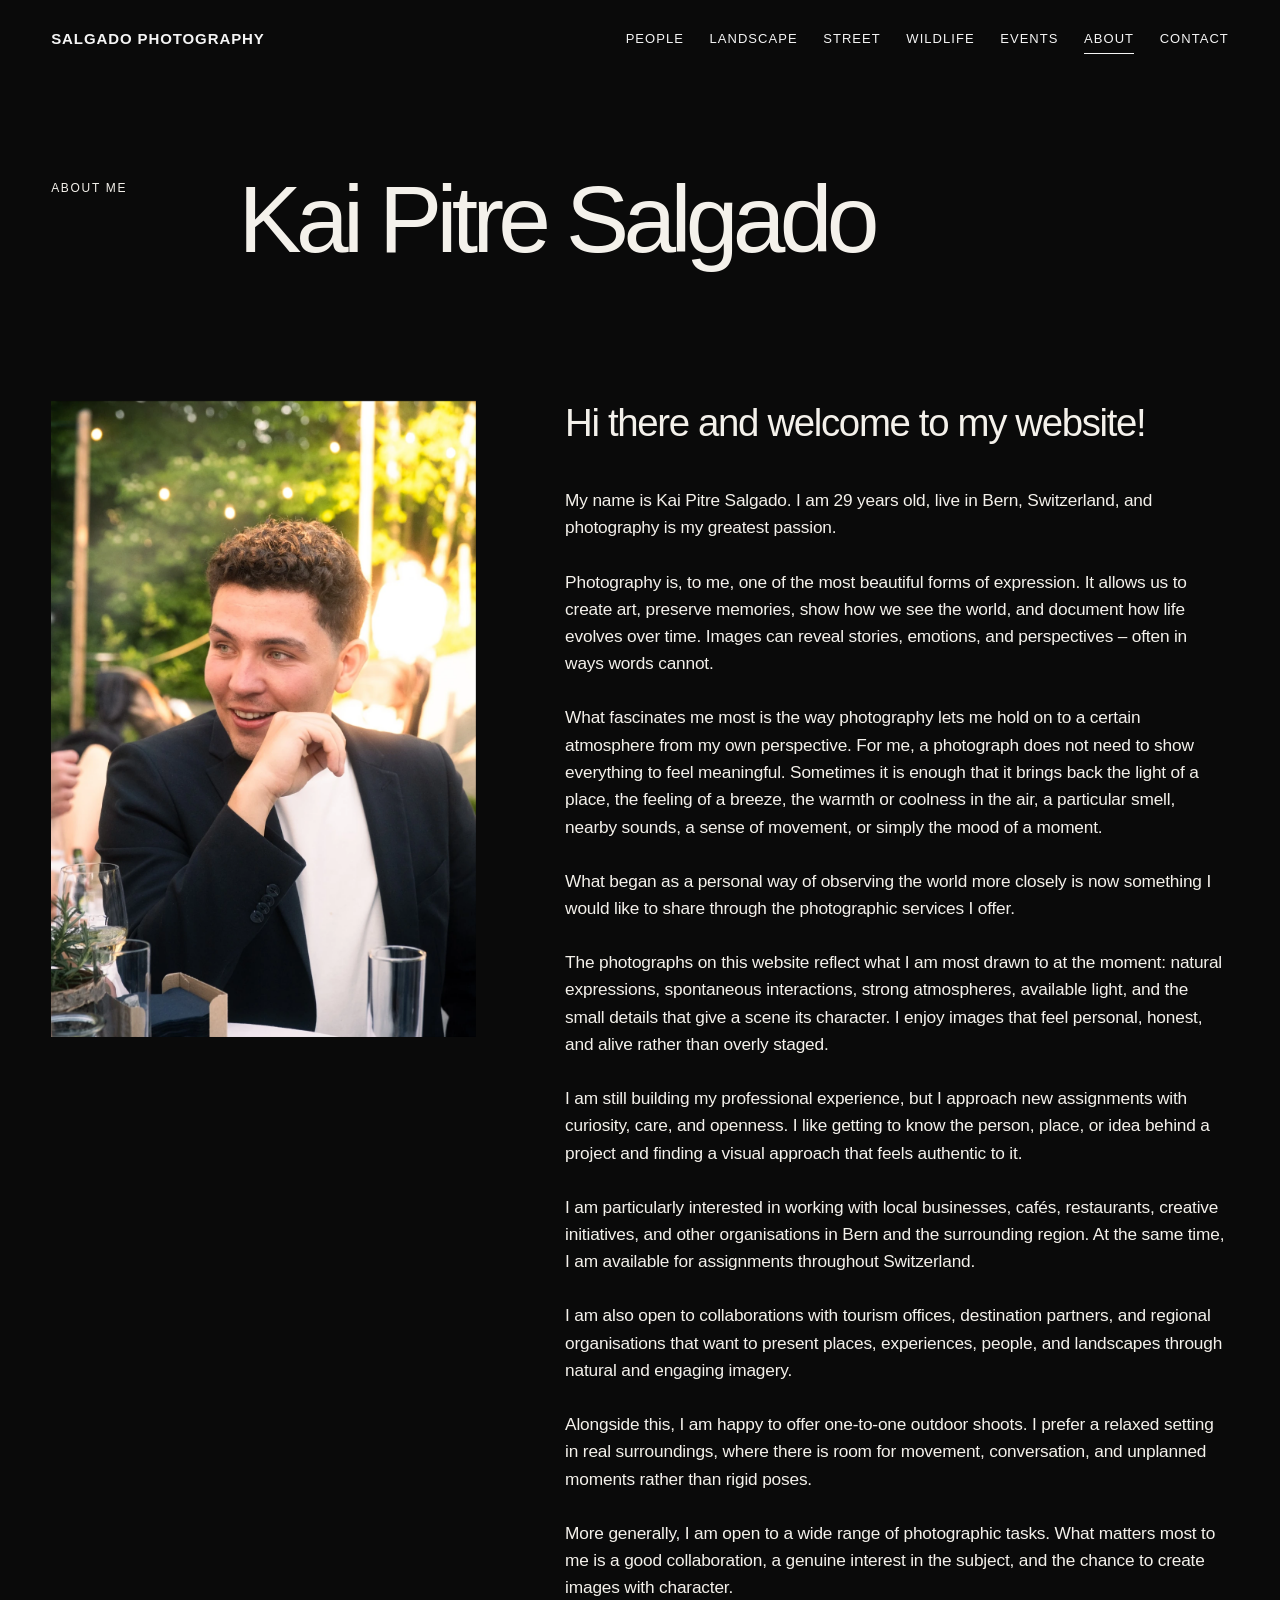
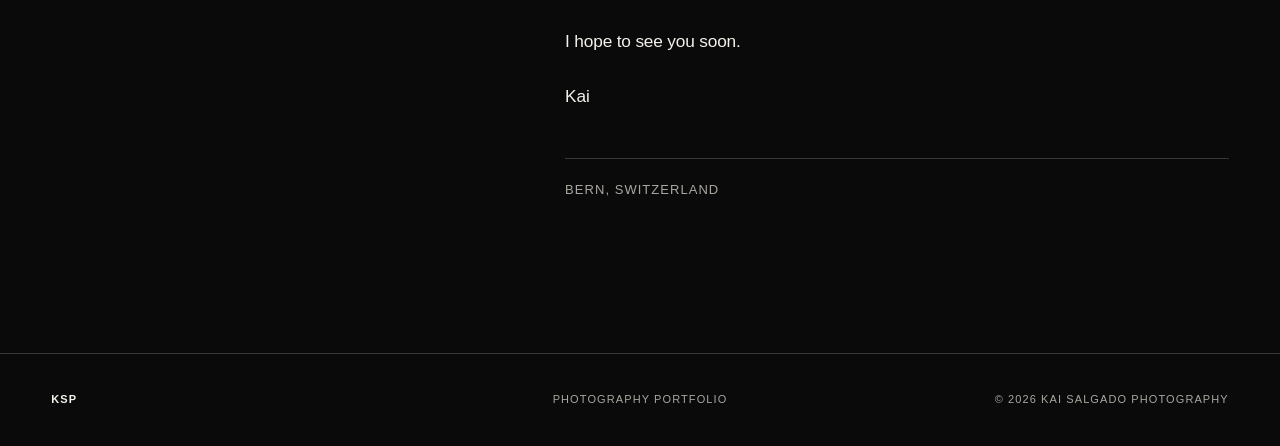
==== commit fd277fc4: "Fix People gallery gap" ====
--- a/about.html
+++ b/about.html
@@ -9,9 +9,9 @@
   <meta name="color-scheme" content="dark">
   <meta name="description" content="Photography portfolio of Kai Salgado Photography.">
   <link rel="icon" href="assets/favicon.svg" type="image/svg+xml">
-  <link rel="stylesheet" href="assets/css/styles.css">
-  <script defer src="assets/js/site-data.js"></script>
-  <script defer src="assets/js/main.js"></script>
+  <link rel="stylesheet" href="assets/css/styles.css?v=20260801-people-fix">
+  <script defer src="assets/js/site-data.js?v=20260801-people-fix"></script>
+  <script defer src="assets/js/main.js?v=20260801-people-fix"></script>
 </head>
 <body class="page-text">
 
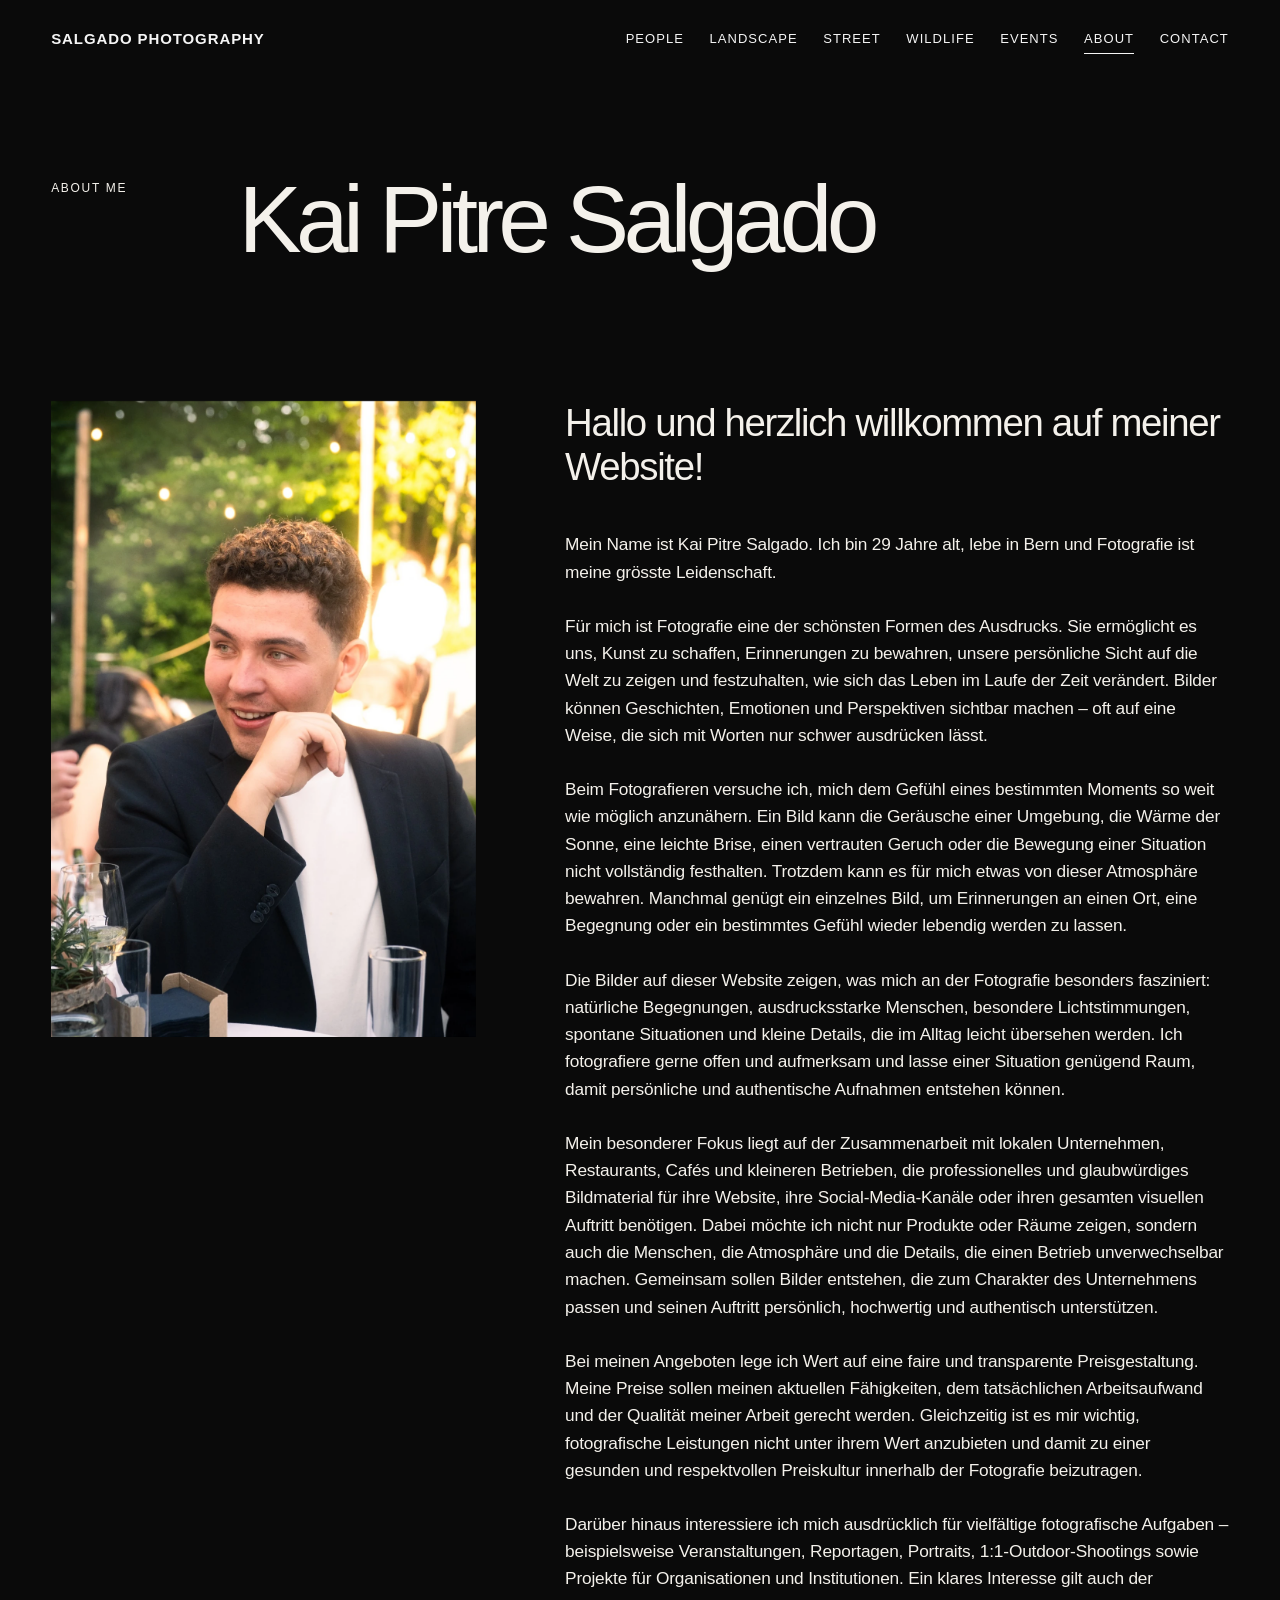
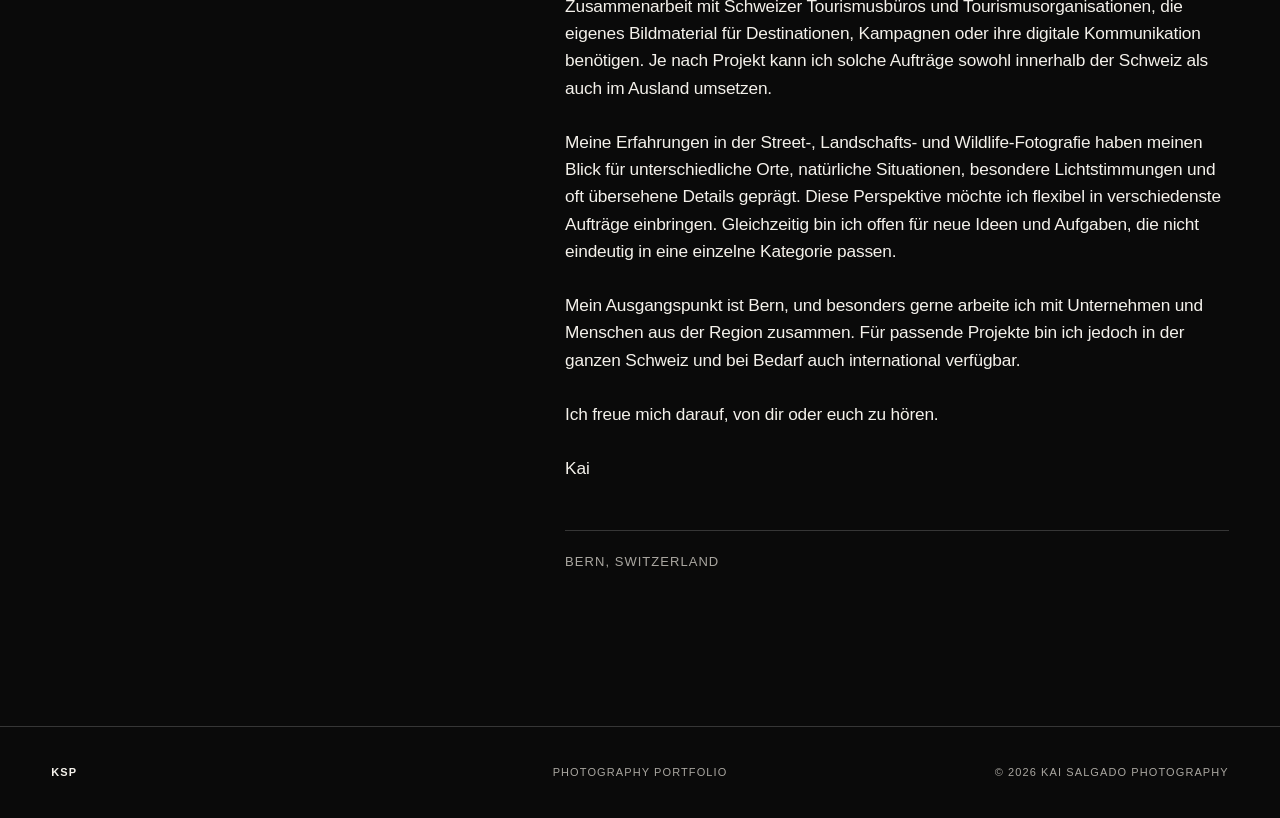
==== commit 49409c16: "Remove family photo and rebalance People gallery" ====
--- a/about.html
+++ b/about.html
@@ -9,9 +9,9 @@
   <meta name="color-scheme" content="dark">
   <meta name="description" content="Photography portfolio of Kai Salgado Photography.">
   <link rel="icon" href="assets/favicon.svg" type="image/svg+xml">
-  <link rel="stylesheet" href="assets/css/styles.css?v=20260801-people-fix">
-  <script defer src="assets/js/site-data.js?v=20260801-people-fix"></script>
-  <script defer src="assets/js/main.js?v=20260801-people-fix"></script>
+  <link rel="stylesheet" href="assets/css/styles.css?v=20260803-family-photo-fix">
+  <script defer src="assets/js/site-data.js?v=20260803-family-photo-fix"></script>
+  <script defer src="assets/js/main.js?v=20260803-family-photo-fix"></script>
 </head>
 <body class="page-text">
 
--- a/assets/css/styles.css
+++ b/assets/css/styles.css
@@ -410,7 +410,7 @@
   }
 }
 
-/* V6: one-line desktop About heading and a balanced People opening trio */
+/* V6: one-line desktop About heading and a balanced People opening row */
 @media (min-width: 1101px) {
   .page-text .text-page__intro {
     grid-template-columns: minmax(120px, .55fr) minmax(0, 4fr);
@@ -422,25 +422,32 @@
   }
 }
 
-.gallery-featured-trio {
+.gallery-featured-people {
   display: grid;
-  grid-template-columns: repeat(3, minmax(0, 1fr));
+  grid-template-columns: minmax(0, 2fr) minmax(0, 1fr);
   gap: clamp(12px, 1.5vw, 24px);
   max-width: 1500px;
   margin: 0 auto clamp(12px, 1.5vw, 24px);
   align-items: stretch;
 }
-.gallery-featured-trio .gallery-item {
+.gallery-featured-people:empty {
+  display: none;
+}
+.gallery-featured-people .gallery-item {
   display: block;
+  width: 100%;
+  height: 100%;
   margin: 0;
-  aspect-ratio: 2 / 3;
-}
-.gallery-featured-trio .gallery-item button,
-.gallery-featured-trio .gallery-item img {
+}
+.gallery-featured-people .gallery-item:first-child {
+  aspect-ratio: 3 / 2;
+}
+.gallery-featured-people .gallery-item button,
+.gallery-featured-people .gallery-item img {
   width: 100%;
   height: 100%;
 }
-.gallery-featured-trio .gallery-item img {
+.gallery-featured-people .gallery-item img {
   object-fit: cover;
   object-position: center;
 }
@@ -449,9 +456,15 @@
   .page-text .text-page__intro h1 {
     white-space: normal;
   }
-  .gallery-featured-trio {
+  .gallery-featured-people {
     grid-template-columns: 1fr;
     gap: 18px;
     margin-bottom: 18px;
   }
-}
+  .gallery-featured-people .gallery-item:first-child {
+    aspect-ratio: 3 / 2;
+  }
+  .gallery-featured-people .gallery-item:nth-child(2) {
+    aspect-ratio: 2 / 3;
+  }
+}
